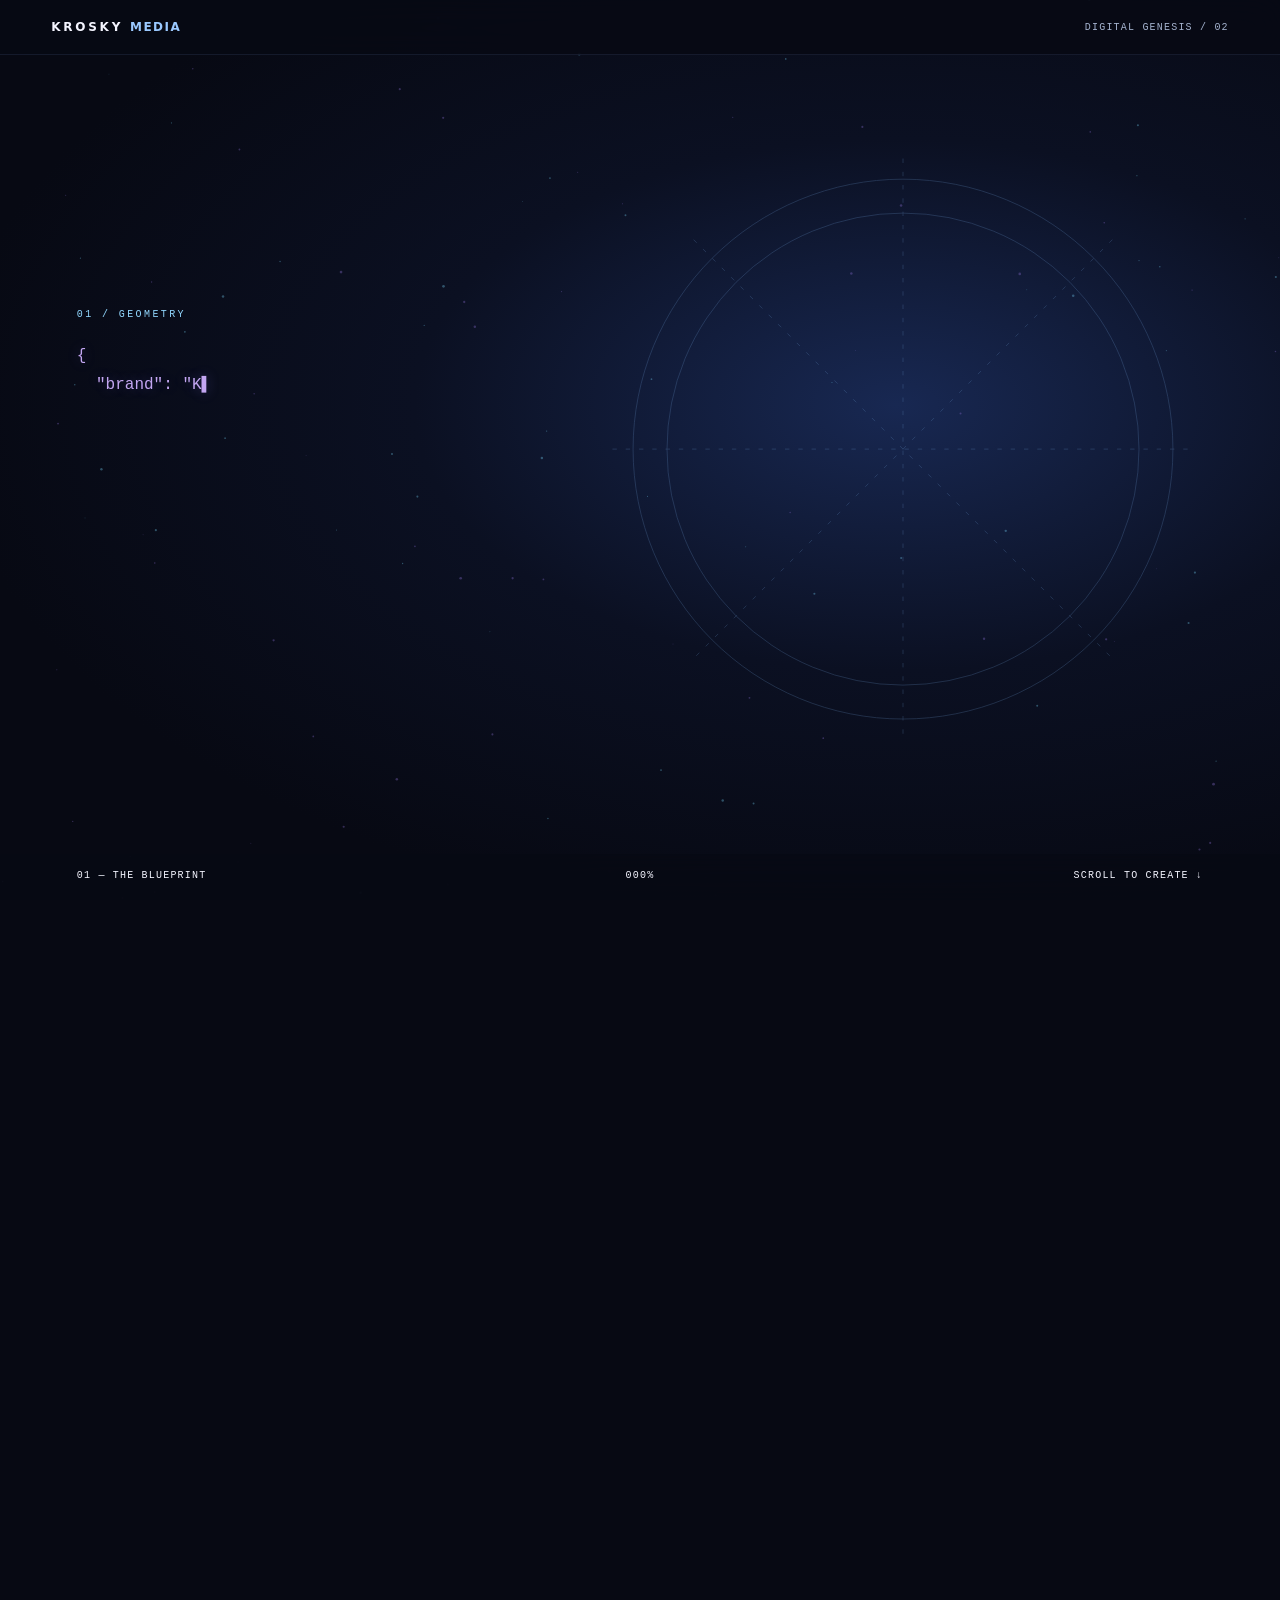
==== digital-genesis/index.html @ 2a27398d "Add self-contained Digital Genesis exact-logo staging preview" ====
<!DOCTYPE html><html lang="en"><head><meta charset="utf-8"><meta name="viewport" content="width=device-width,initial-scale=1"><title>Krosky Media — Digital Genesis / The Art of Creation</title><style>
*{box-sizing:border-box}html{color-scheme:dark}body{margin:0;background:#070913;color:#f4f5ff;font:15px system-ui,sans-serif}header{position:fixed;top:0;left:0;right:0;display:flex;align-items:center;justify-content:space-between;padding:20px clamp(18px,4vw,56px);z-index:5;background:#080a14de;backdrop-filter:blur(16px);border-bottom:1px solid #8da7f01b}header b{letter-spacing:.23em;font-size:12px}header span{font:10px monospace;letter-spacing:.12em;color:#a5b3cf}main{height:520vh}section{position:sticky;top:0;height:100svh;overflow:hidden;padding:75px 6vw 65px;display:grid;grid-template-columns:1fr 1.2fr;align-items:center;gap:2vw;isolation:isolate;background:radial-gradient(ellipse at 70% 45%,#182852 0, #0b1022 38%,#070913 75%)}#particles{position:absolute;inset:0;width:100%;height:100%;z-index:-1} .code{position:relative;z-index:2;min-height:250px}.label{font:10px monospace;letter-spacing:.24em;color:#92d8ff;margin-bottom:22px}pre{font:clamp(11px,1.5vw,16px)/1.85 ui-monospace,monospace;white-space:pre-wrap;color:#c3a6f2;margin:0;min-height:260px;text-shadow:0 0 13px #776ad655}.art{position:relative;width:min(100%,590px);aspect-ratio:1;justify-self:center;transform:translateY(-1%)}.art:before{content:"";position:absolute;inset:8%;border-radius:50%;background:#1b84ed;filter:blur(75px);opacity:var(--glow,0)}.art svg,.art img{position:absolute;inset:0;width:100%;height:100%;object-fit:contain}.art svg{overflow:visible}.outline{fill:none;stroke:#a4e9ff;stroke-width:1;filter:drop-shadow(0 0 3px #5aaaff);stroke-dasharray:1;stroke-dashoffset:1}.grid{fill:none;stroke:#7aace7;stroke-width:.5;opacity:.3}.art img{opacity:1;mask-image:linear-gradient(140deg,#000 0%,#000 var(--paint,-15%),transparent calc(var(--paint,-15%) + 9%));filter:drop-shadow(0 0 19px #278dfb45)}.beam{position:absolute;inset:5%;border-radius:50%;background:linear-gradient(140deg,transparent 42%,#b6efff44 49%,#e8f8ff88 50%,transparent 54%);mix-blend-mode:screen;transform:translate(var(--sweep,-80%),var(--sweep,-80%));opacity:var(--beam,0);pointer-events:none;clip-path:circle(50%)}.hero{position:absolute;left:6vw;max-width:48%;opacity:0;pointer-events:none}.hero h1{font-size:clamp(38px,6vw,90px);line-height:.98;letter-spacing:-.065em;font-weight:500;margin:15px 0;background:linear-gradient(120deg,#fff 20%,#8bd9ff 95%);background-clip:text;color:transparent}.hero p{color:#b9c7de;max-width:420px;line-height:1.6}.button{display:inline-block;padding:13px 18px;border:1px solid #92caff80;border-radius:7px;font-size:12px;margin-top:10px}.footer{position:fixed;bottom:0;left:0;right:0;padding:16px 6vw 19px;z-index:5;background:#080a14dd;backdrop-filter:blur(14px);font:10px monospace;letter-spacing:.12em;display:flex;justify-content:space-between;gap:10px}.progress{position:fixed;bottom:0;height:3px;width:0;background:linear-gradient(90deg,#a983ff,#7ceaff);z-index:6;box-shadow:0 0 15px #8dbbff} @media(max-width:650px){section{grid-template-columns:1fr;grid-template-rows: minmax(150px,.7fr) minmax(200px,1fr);padding:70px 6vw 60px;gap:0}.code{min-height:0;align-self:start}.label{margin:0 0 8px}pre{min-height:0;font-size:11px;line-height:1.55}.art{max-width:min(70vw,35svh);align-self:center;transform:none}.hero{left:6vw;right:6vw;top:86px;max-width:none}.hero h1{font-size:clamp(35px,9vw,55px);margin:8px 0}.hero p{font-size:12px;margin:7px 0}.footer{font-size:9px;letter-spacing:0}}@media(prefers-reduced-motion:reduce){main{height:100svh}.code,.outline,.grid,.beam{display:none!important}.hero{opacity:1!important;transform:none!important}.art img{mask-image:none!important}.progress{width:100%!important}}

/* Static-first: even a script-blocking viewer displays the finished identity. */
main{height:auto}section{position:relative;min-height:100vh;min-height:100svh;height:auto}.code,#outline,#grid,.beam{display:none}.hero{position:relative;left:auto;top:auto;right:auto;max-width:none;opacity:1;pointer-events:auto}.hero h1{color:#eff5ff;background:none}.art{grid-column:2;grid-row:1}.hero{grid-column:1;grid-row:1}.art img{mask-image:none;-webkit-mask-image:none;clip-path:none;opacity:1}.progress{width:100%}.footer{position:relative}.footer span:last-child{display:none}.js main{height:520vh}.js section{position:sticky;top:0;height:100vh;height:100svh;min-height:0;overflow:hidden}.js .code,.js #outline,.js #grid,.js .beam{display:block}.js .hero{position:absolute;left:6vw;max-width:48%;opacity:0;pointer-events:none}.js .hero h1{background:linear-gradient(120deg,#fff,#8bd9ff);background-clip:text;-webkit-background-clip:text;color:transparent}.js .art{grid-column:auto;grid-row:auto}.js .footer{position:fixed}.js .footer span:last-child{display:inline}.js .art img{clip-path:var(--clip,polygon(0 0,0 0,0 0));opacity:var(--image-opacity,0)}.js .progress{width:0}.js .code{transition:none}.js .hero{transition:none}.fallback-note{font:11px system-ui;color:#a5b3cf;padding:12px 6vw}.js .fallback-note{display:none}
@media(max-width:650px){section{grid-template-columns:1fr;grid-template-rows:auto auto;min-height:85vh;padding-top:90px}.art{grid-column:1;grid-row:2;max-width:min(82vw,44vh)}.hero{grid-column:1;grid-row:1}.js section{grid-template-rows:minmax(150px,.9fr) minmax(160px,1fr);padding:74px 6vw 60px}.js .hero{top:82px;left:6vw;right:6vw;max-width:none}.js .art{max-width:min(84vw,40vh);align-self:center}.js pre{font-size:clamp(10px,2.8vw,12px);line-height:1.52}header b{font-size:10px}header span{font-size:8px;letter-spacing:0}.js .footer{padding-bottom:max(17px,env(safe-area-inset-bottom))}}
@media(prefers-reduced-motion:reduce){.js main{height:auto}.js section{position:relative;height:auto;min-height:100vh}.js .code,.js #outline,.js #grid,.js .beam{display:none}.js .hero{position:relative;left:auto;top:auto;max-width:none;opacity:1!important;transform:none!important}.js .art img{clip-path:none!important;opacity:1!important}.js .progress{width:100%!important}.js .footer{position:relative}}

@media(min-width:651px){.js .hero{left:6vw;width:39%;max-width:39%}.hero h1{font-size:clamp(35px,5.1vw,78px)}.js .art{max-width:min(100%,590px)}}
html:not(.js) #phase,html:not(.js) #percent{display:none}
</style></head><body><header><b>KROSKY <span style="color:#9ac9ff;font:inherit">MEDIA</span></b><span>DIGITAL GENESIS / 02</span></header><main><section><canvas id="particles"></canvas><div class="code" id="code"><div class="label" id="label">01 / GEOMETRY</div><pre id="json"></pre></div><div class="art" id="art"><svg viewBox="0 0 400 400"><g class="grid" id="grid"><circle cx="200" cy="200" r="183"/><circle cx="200" cy="200" r="160"/><path d="M200 3V397M3 200H397M58 58L342 342M342 58L58 342" stroke-dasharray="3 6"/></g><g class="outline" id="outline"><path pathLength="1" d="M185 17L184 18L176 18L175 19L170 19L169 20L152 23L129 31L109 41L92 52L82 60L58 84L40 110L33 123L33 125L29 132L29 134L26 139L26 142L24 145L24 148L20 159L18 174L17 175L17 182L16 183L16 215L17 216L17 223L18 224L18 229L22 246L29 266L39 286L57 312L81 336L94 346L114 358L129 365L149 372L161 374L166 376L179 377L180 378L195 378L196 379L219 378L220 377L232 376L249 372L264 367L278 360L280 360L282 358L296 351L309 342L320 333L338 315L350 300L359 286L367 271L367 269L374 254L382 222L382 215L383 214L383 184L382 183L382 176L381 175L381 170L380 169L377 152L369 130L361 114L347 92L339 82L318 61L301 48L288 40L270 31L254 25L251 25L240 21L224 19L223 18L216 18L215 17Z"/><path pathLength="1" d="M127 328L129 328L132 331L133 340L134 341L133 343L120 336L122 335Z"/><path pathLength="1" d="M266 329L269 327L280 331L282 333L275 338L270 340L269 339L270 338L269 334Z"/><path pathLength="1" d="M176 327L183 326L186 327L189 330L190 337L185 342L181 343L177 342L172 337L172 332Z"/><path pathLength="1" d="M97 320L99 319L102 322L100 323Z"/><path pathLength="1" d="M190 314L194 314L195 315L217 314L218 315L211 320L209 325L209 331L215 338L224 339L230 341L229 342L214 341L211 351L214 353L221 354L222 355L221 356L216 356L215 357L186 357L184 355L192 353L198 349L201 345L204 337L204 332L202 325L195 318L191 317L189 315Z"/><path pathLength="1" d="M137 312L144 317L140 321L134 317Z"/><path pathLength="1" d="M271 313L274 300L276 298L291 302L296 302L309 312L301 320L293 326L292 325L293 322L283 318L277 317Z"/><path pathLength="1" d="M160 43L164 43L174 40L180 40L181 39L190 39L191 38L209 38L210 39L226 40L249 46L264 52L281 61L294 70L307 81L328 104L341 124L348 138L356 161L358 174L359 175L360 195L361 196L359 223L352 248L338 277L327 293L317 304L316 301L307 292L304 277L302 273L302 269L299 268L292 276L292 280L294 285L293 289L285 287L280 287L273 294L263 300L259 314L257 313L252 305L242 310L242 313L259 345L256 347L241 352L238 351L244 346L246 341L246 337L244 332L239 328L234 328L233 327L228 327L227 328L224 326L225 325L235 325L237 326L240 315L228 312L246 306L266 295L274 289L289 274L292 270L292 268L278 268L268 278L259 285L238 296L221 301L204 302L203 303L181 301L163 296L142 285L134 279L123 268L111 268L110 269L119 281L138 297L160 308L179 313L178 315L173 315L165 319L159 327L159 331L158 332L159 341L161 345L170 353L166 354L148 349L146 347L147 346L147 342L146 341L145 333L152 330L157 323L157 314L152 307L131 296L112 324L111 329L110 330L101 323L102 322L104 323L106 322L107 300L111 298L128 297L129 295L120 286L110 286L108 287L106 285L112 279L112 277L103 269L76 294L76 296L83 304L86 304L92 298L95 300L94 302L94 312L93 313L96 317L94 318L78 302L61 279L51 260L43 237L41 229L41 224L40 223L40 217L39 216L39 207L38 206L38 193L39 192L40 174L48 145L62 117L80 93L100 74L122 59L140 50Z"/><path pathLength="1" d="M226 217L227 220L267 264L270 266L334 266L335 265L334 261L265 187L262 185L255 190Z"/><path pathLength="1" d="M320 98L314 99L306 103L298 105L295 107L287 109L275 114L275 117L277 117L287 122L277 133L273 131L266 131L259 134L256 137L253 144L253 152L254 153L253 156L247 153L240 153L235 155L229 162L228 165L228 175L227 176L219 173L212 174L208 176L204 180L201 188L201 194L204 201L211 207L215 208L220 208L226 206L230 203L234 195L234 186L233 184L234 183L239 186L248 186L254 183L258 178L260 173L260 166L259 165L260 162L263 164L271 165L279 162L282 159L286 149L284 140L294 131L296 133L299 144L301 144L320 101Z"/><path pathLength="1" d="M113 101L109 105L106 112L106 210L104 212L100 212L99 213L83 214L82 213L69 212L57 208L63 217L72 224L86 229L105 229L106 230L106 265L107 266L139 266L146 264L150 261L153 257L155 250L155 220L156 219L197 266L255 266L256 263L204 204L192 192L189 187L207 172L239 140L269 104L271 98L212 98L156 161L155 160L155 101L154 98L120 98Z"/></g></svg><img alt="Original Krosky metallic blue logo" src="[data-uri]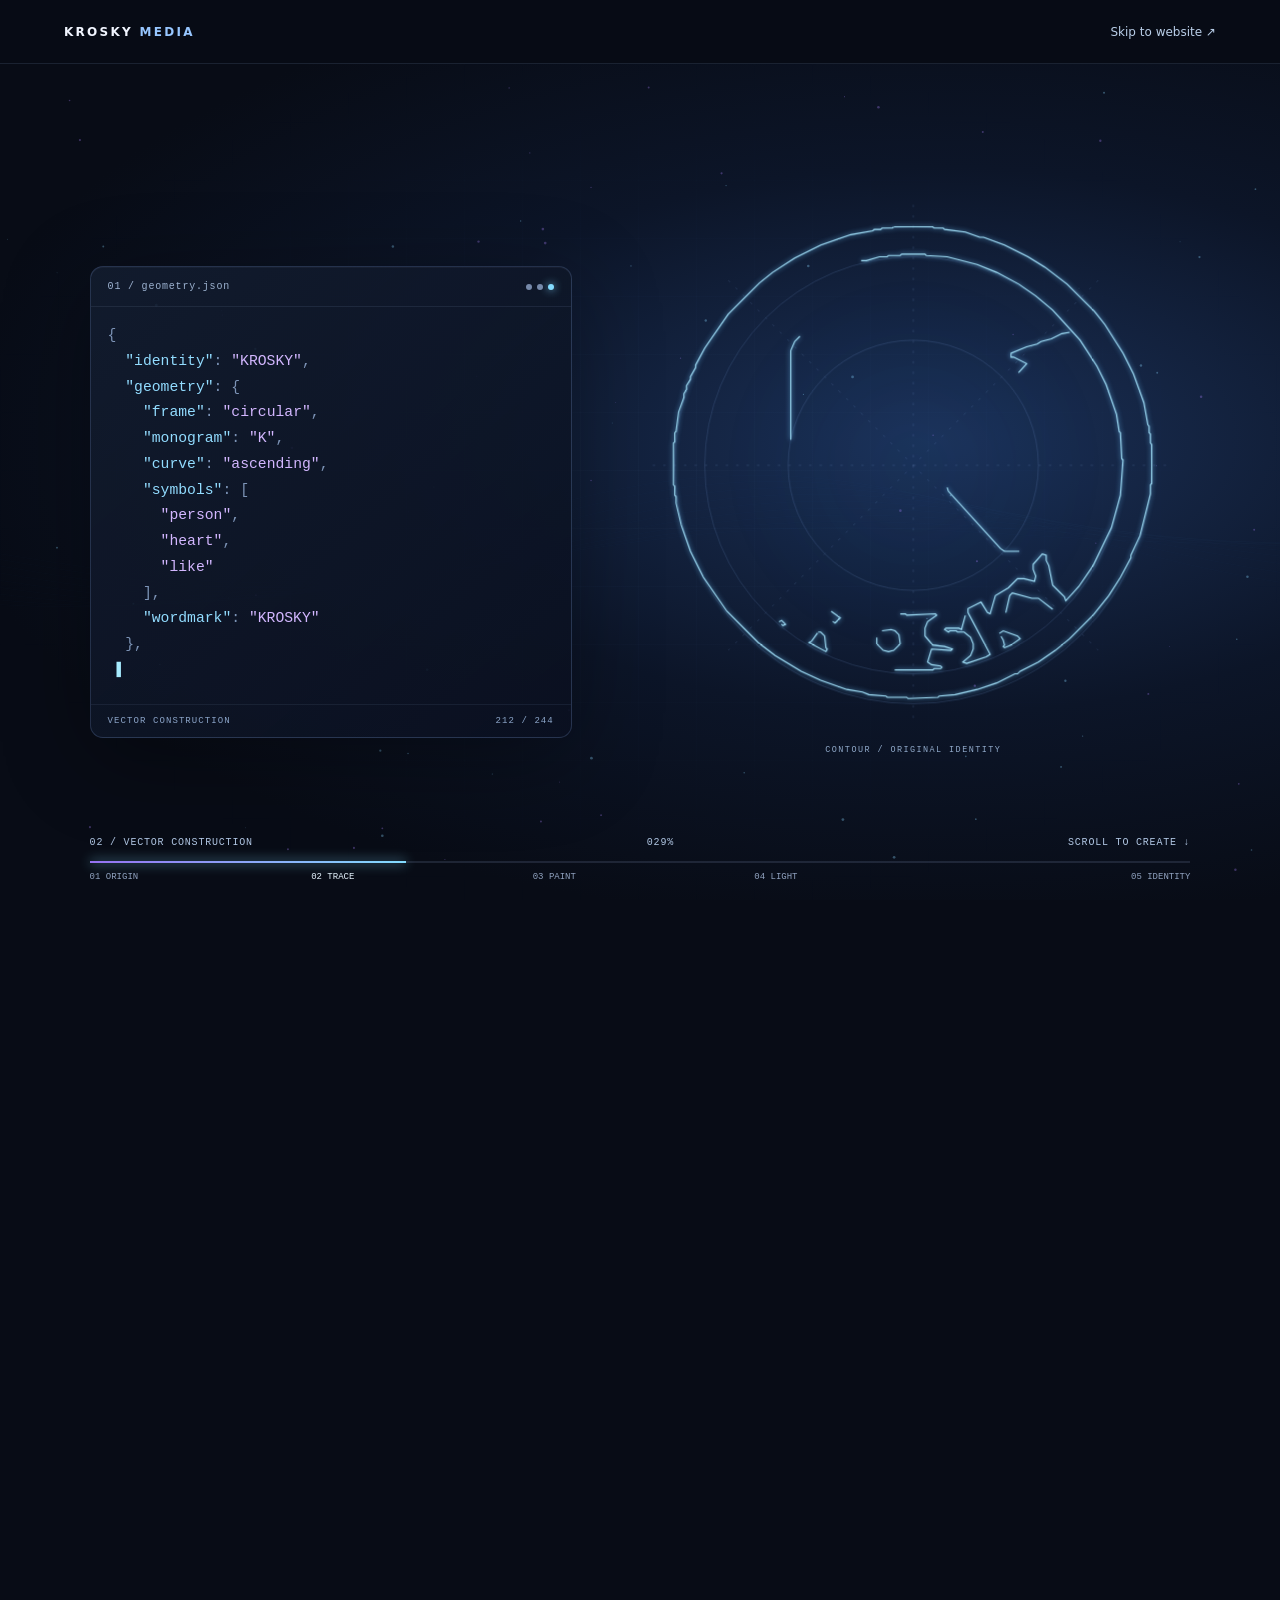
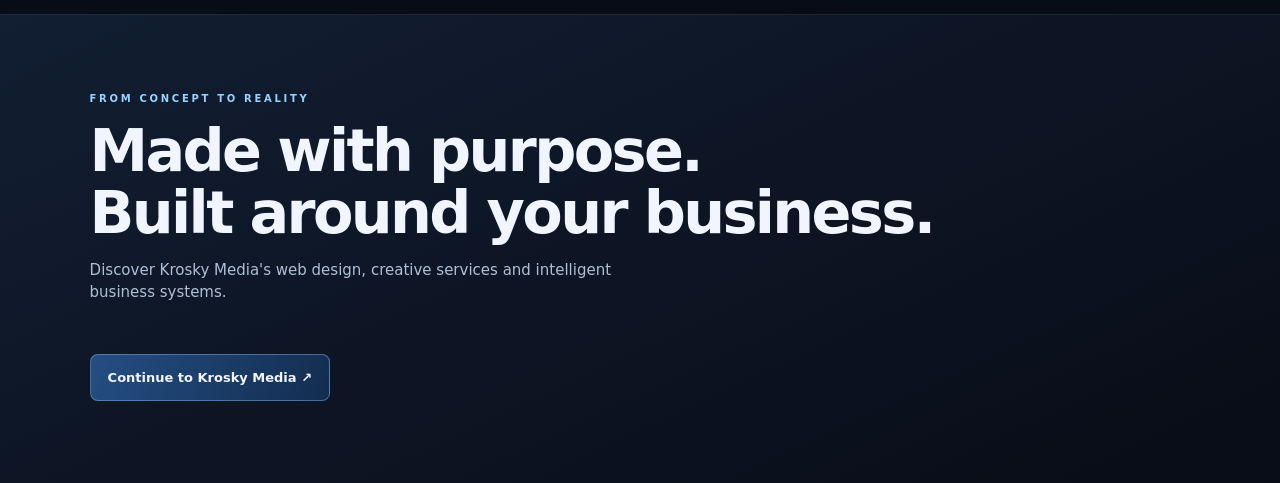
